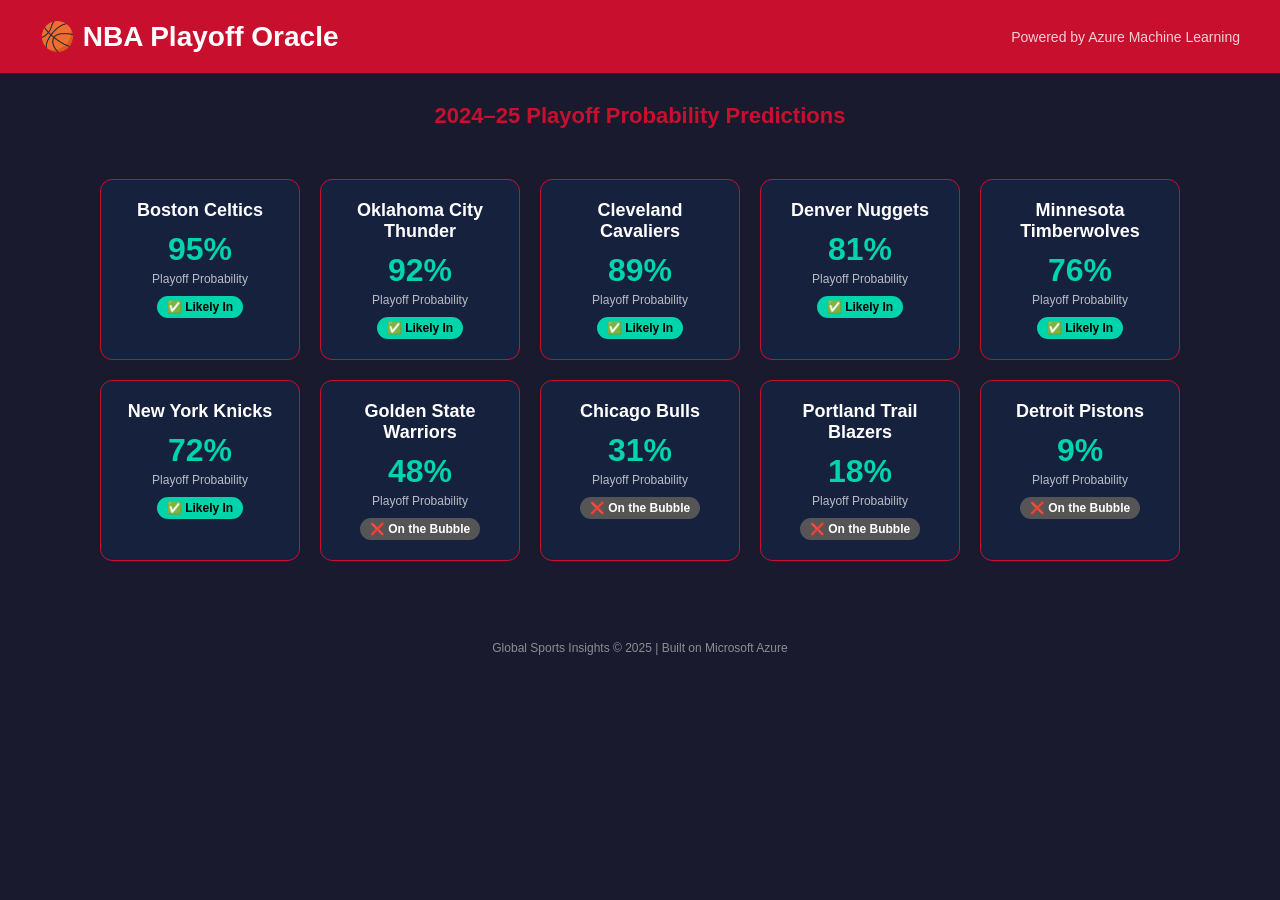
==== nba-oracle/index.html @ 2460af98 "yg79ug89j" ====
<!DOCTYPE html>
<html lang="en">
<head>
  <meta charset="UTF-8" />
  <meta name="viewport" content="width=device-width, initial-scale=1.0"/>
  <title>NBA Playoff Oracle</title>
  <link rel="stylesheet" href="style.css" />
</head>
<body>
  <header>
    <div class="navbar">
      <h1 class="logo">🏀 NBA Playoff Oracle</h1>
      <p class="tagline">Powered by Azure Machine Learning</p>
    </div>
  </header>

  <main>
    <h2 class="section-title">2024–25 Playoff Probability Predictions</h2>
    <div id="predictions-container">
      <p>Loading predictions...</p>
    </div>
  </main>

  <footer>
    <p>Global Sports Insights © 2025 | Built on Microsoft Azure</p>
  </footer>

  <script src="app.js"></script>
</body>
</html>
---- nba-oracle/style.css ----
* { margin: 0; padding: 0; box-sizing: border-box; }

body {
  font-family: 'Arial', sans-serif;
  background-color: #1a1a2e;
  color: #ffffff;
}

.navbar {
  background-color: #c8102e;
  padding: 20px 40px;
  display: flex;
  justify-content: space-between;
  align-items: center;
}

.logo { font-size: 28px; font-weight: bold; }
.tagline { font-size: 14px; opacity: 0.8; }

.section-title {
  text-align: center;
  padding: 30px;
  font-size: 22px;
  color: #c8102e;
}

#predictions-container {
  display: flex;
  flex-wrap: wrap;
  justify-content: center;
  gap: 20px;
  padding: 20px 40px;
}

.team-card {
  background-color: #16213e;
  border: 1px solid #c8102e;
  border-radius: 12px;
  padding: 20px;
  width: 200px;
  text-align: center;
}

.team-card h3 { font-size: 18px; margin-bottom: 10px; }

.probability {
  font-size: 32px;
  font-weight: bold;
  color: #00d4aa;
}

.prob-label { font-size: 12px; opacity: 0.7; margin-top: 4px; }

.badge {
  display: inline-block;
  margin-top: 10px;
  padding: 4px 10px;
  border-radius: 20px;
  font-size: 12px;
  font-weight: bold;
}

.likely { background-color: #00d4aa; color: #000; }
.unlikely { background-color: #555; color: #fff; }

footer {
  text-align: center;
  padding: 20px;
  margin-top: 40px;
  font-size: 12px;
  opacity: 0.5;
}
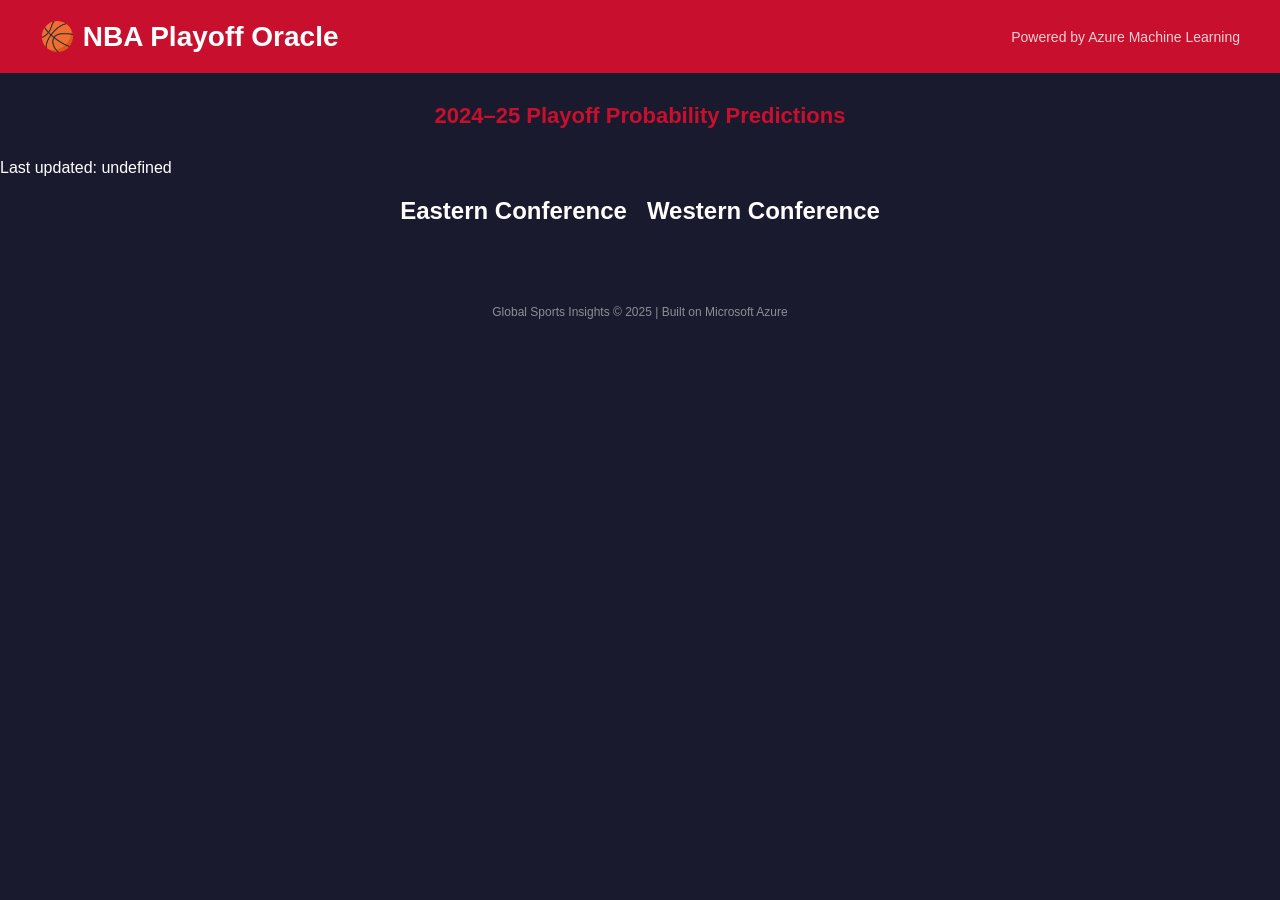
==== commit e7c3d1c1: "Center align loading predictions message" ====
--- a/nba-oracle/index.html
+++ b/nba-oracle/index.html
@@ -16,8 +16,9 @@
 
   <main>
     <h2 class="section-title">2024–25 Playoff Probability Predictions</h2>
+    <p id="last-updated" class="last-updated"></p>
     <div id="predictions-container">
-      <p>Loading predictions...</p>
+      <p style="text-align:center;">Loading predictions...</p>
     </div>
   </main>
 
@@ -27,4 +28,4 @@
 
   <script src="app.js"></script>
 </body>
-</html>+</html>
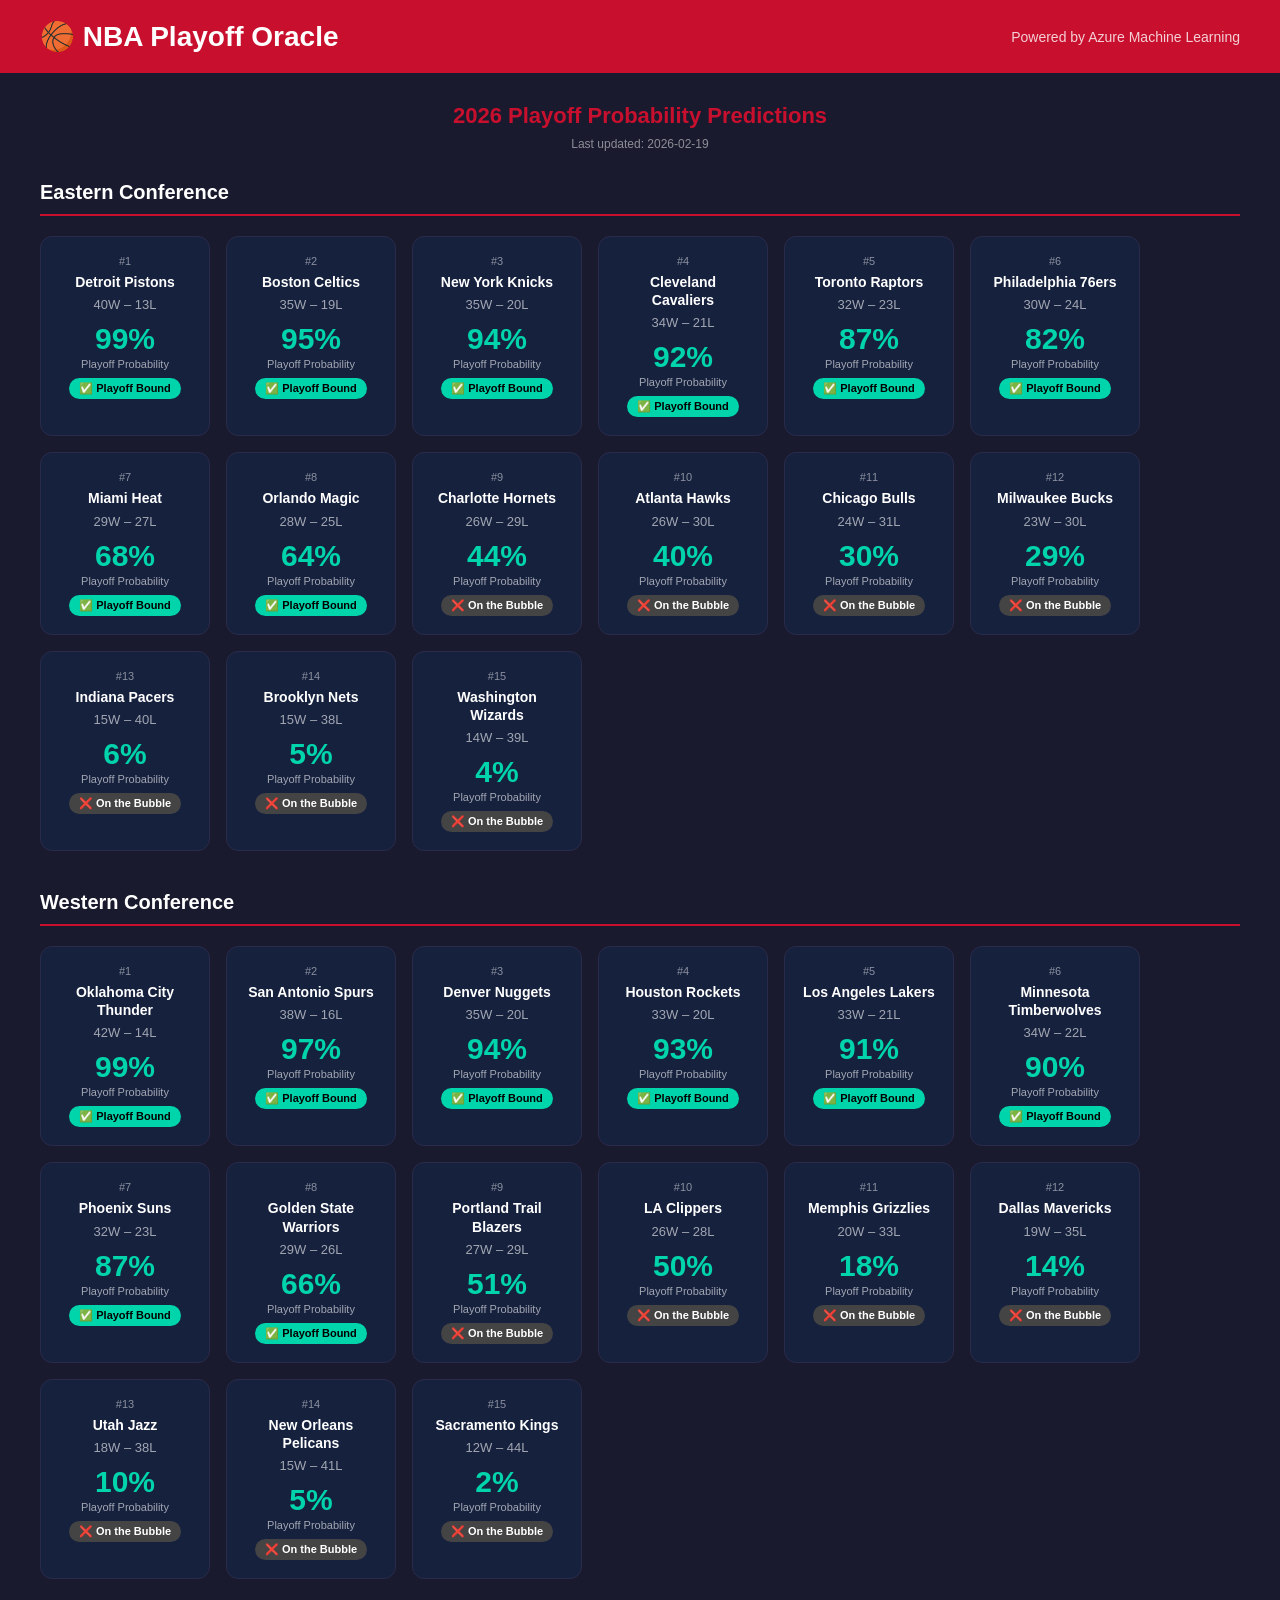
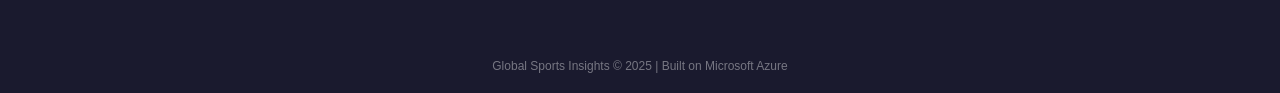
==== commit ec8758d0: "ehwus" ====
--- a/nba-oracle/index.html
+++ b/nba-oracle/index.html
@@ -15,7 +15,7 @@
   </header>
 
   <main>
-    <h2 class="section-title">2024–25 Playoff Probability Predictions</h2>
+    <h2 class="section-title">2026 Playoff Probability Predictions</h2>
     <p id="last-updated" class="last-updated"></p>
     <div id="predictions-container">
       <p style="text-align:center;">Loading predictions...</p>
@@ -28,4 +28,4 @@
 
   <script src="app.js"></script>
 </body>
-</html>
+</html>
--- a/nba-oracle/style.css
+++ b/nba-oracle/style.css
@@ -19,54 +19,96 @@
 
 .section-title {
   text-align: center;
-  padding: 30px;
+  padding: 30px 30px 8px;
   font-size: 22px;
   color: #c8102e;
 }
 
-#predictions-container {
+.last-updated {
+  text-align: center;
+  font-size: 12px;
+  opacity: 0.5;
+  margin-bottom: 10px;
+}
+
+.conference-section {
+  padding: 20px 40px;
+}
+
+.conf-title {
+  font-size: 20px;
+  color: #ffffff;
+  border-bottom: 2px solid #c8102e;
+  padding-bottom: 10px;
+  margin-bottom: 20px;
+}
+
+.cards-grid {
   display: flex;
   flex-wrap: wrap;
-  justify-content: center;
-  gap: 20px;
-  padding: 20px 40px;
+  gap: 16px;
 }
 
 .team-card {
   background-color: #16213e;
-  border: 1px solid #c8102e;
+  border: 1px solid #2a2a4a;
   border-radius: 12px;
-  padding: 20px;
-  width: 200px;
+  padding: 18px;
+  width: 170px;
   text-align: center;
+  transition: border-color 0.2s;
 }
 
-.team-card h3 { font-size: 18px; margin-bottom: 10px; }
+.team-card:hover {
+  border-color: #c8102e;
+}
+
+.team-rank {
+  font-size: 11px;
+  opacity: 0.5;
+  margin-bottom: 6px;
+}
+
+.team-card h3 {
+  font-size: 14px;
+  margin-bottom: 6px;
+  line-height: 1.3;
+}
+
+.record {
+  font-size: 13px;
+  opacity: 0.6;
+  margin-bottom: 10px;
+}
 
 .probability {
-  font-size: 32px;
+  font-size: 30px;
   font-weight: bold;
   color: #00d4aa;
 }
 
-.prob-label { font-size: 12px; opacity: 0.7; margin-top: 4px; }
+.prob-label {
+  font-size: 11px;
+  opacity: 0.6;
+  margin-top: 2px;
+  margin-bottom: 8px;
+}
 
 .badge {
   display: inline-block;
-  margin-top: 10px;
   padding: 4px 10px;
   border-radius: 20px;
-  font-size: 12px;
+  font-size: 11px;
   font-weight: bold;
 }
 
 .likely { background-color: #00d4aa; color: #000; }
-.unlikely { background-color: #555; color: #fff; }
+.unlikely { background-color: #444; color: #fff; }
 
 footer {
   text-align: center;
   padding: 20px;
   margin-top: 40px;
   font-size: 12px;
-  opacity: 0.5;
-}+  opacity: 0.4;
+}
